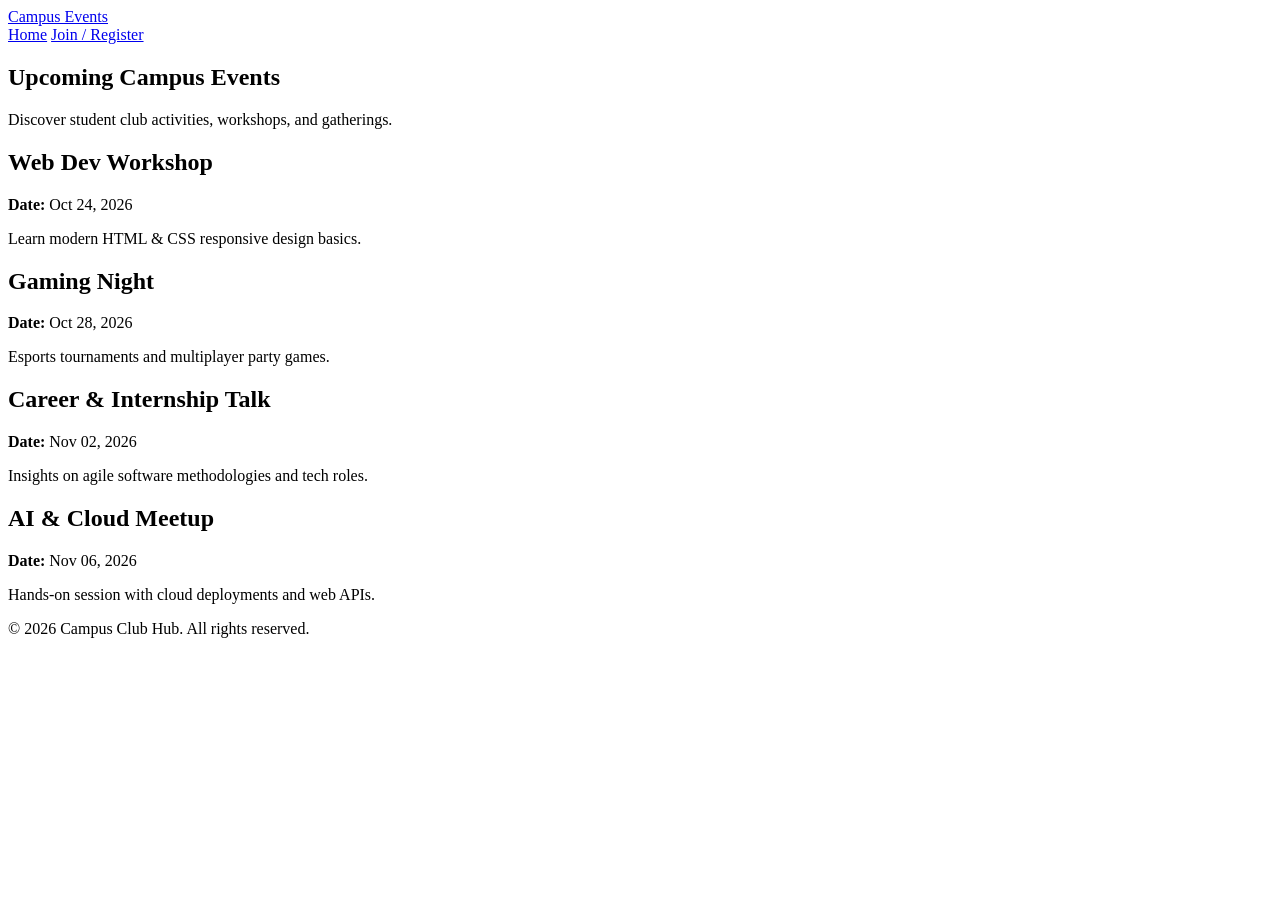
==== index.html @ 52aa0c13 "Build semantic home page with event cards" ====
<!DOCTYPE html>
<html lang="en">
<head>
  <meta charset="UTF-8">
  <meta name="viewport" content="width=device-width, initial-scale=1.0">
  <title>Campus Club Events</title>
  <link rel="stylesheet" href="style.css">
</head>
<body>
  <header>
    <a href="index.html" class="logo">Campus Events</a>
    <nav>
      <a href="index.html">Home</a>
      <a href="form.html">Join / Register</a>
    </nav>
  </header>

  <main>
    <section class="hero">
      <h1>Upcoming Campus Events</h1>
      <p>Discover student club activities, workshops, and gatherings.</p>
    </section>

    <section class="cards">
      <article>
        <h2>Web Dev Workshop</h2>
        <p><strong>Date:</strong> Oct 24, 2026</p>
        <p>Learn modern HTML & CSS responsive design basics.</p>
      </article>
      <article>
        <h2>Gaming Night</h2>
        <p><strong>Date:</strong> Oct 28, 2026</p>
        <p>Esports tournaments and multiplayer party games.</p>
      </article>
      <article>
        <h2>Career & Internship Talk</h2>
        <p><strong>Date:</strong> Nov 02, 2026</p>
        <p>Insights on agile software methodologies and tech roles.</p>
      </article>
      <article>
        <h2>AI & Cloud Meetup</h2>
        <p><strong>Date:</strong> Nov 06, 2026</p>
        <p>Hands-on session with cloud deployments and web APIs.</p>
      </article>
    </section>
  </main>

  <footer>
    <p>&copy; 2026 Campus Club Hub. All rights reserved.</p>
  </footer>
</body>
</html>
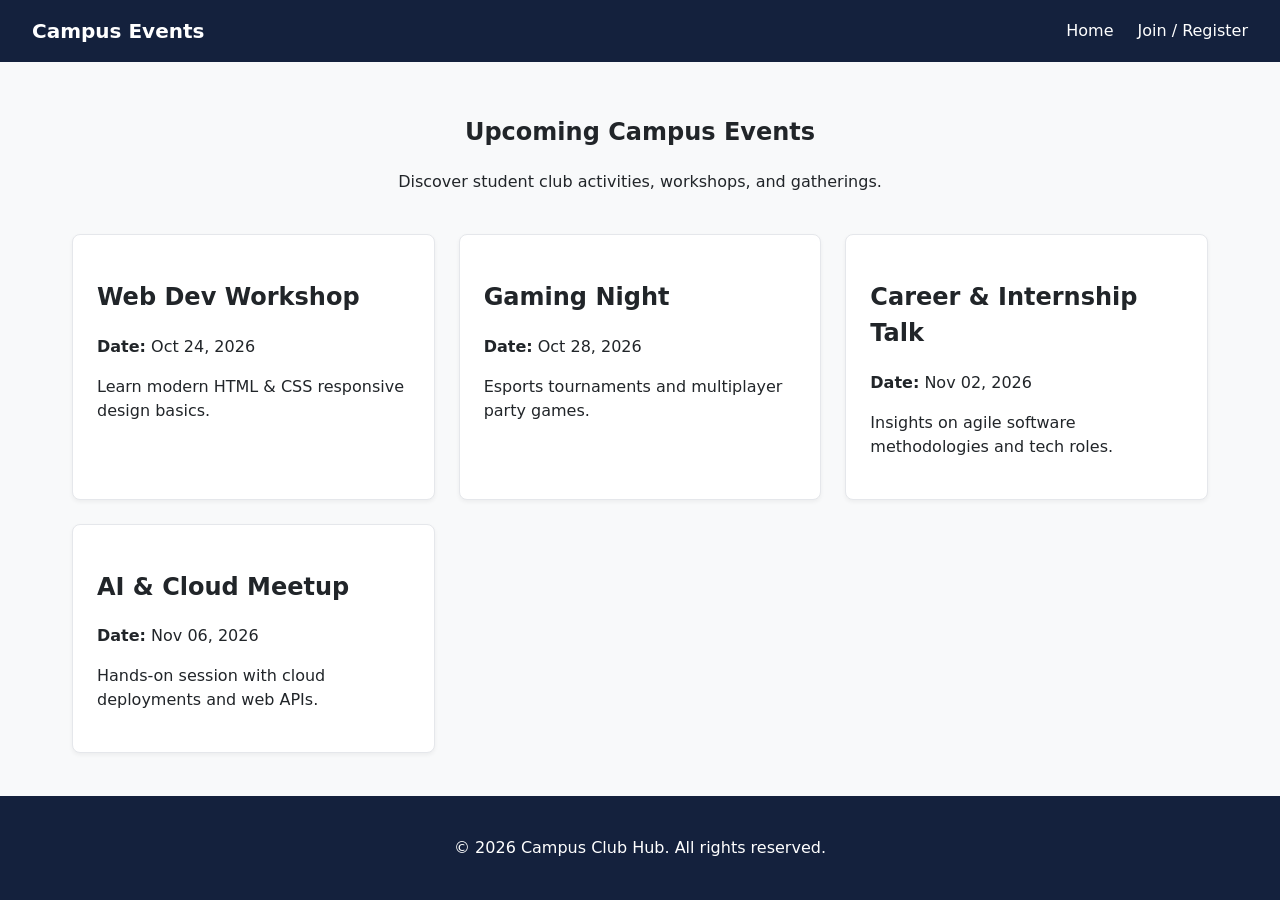
==== commit 377799ad: "Setup app.js and link scripts to HTML" ====
--- a/index.html
+++ b/index.html
@@ -48,5 +48,6 @@
   <footer>
     <p>&copy; 2026 Campus Club Hub. All rights reserved.</p>
   </footer>
+<script src="app.js"></script>
 </body>
 </html>
--- a/style.css
+++ b/style.css
@@ -0,0 +1,177 @@
+
+:root {
+  --primary-dark: #14213d;
+  --accent-color: #d9692b;
+  --bg-light: #f8f9fa;
+  --card-bg: #ffffff;
+  --text-main: #212529;
+  --border-color: #e5e7eb;
+}
+
+* {
+  box-sizing: border-box;
+}
+
+body {
+  margin: 0;
+  font-family: system-ui, -apple-system, BlinkMacSystemFont, "Segoe UI", Roboto, sans-serif;
+  background-color: var(--bg-light);
+  color: var(--text-main);
+  line-height: 1.5;
+  display: flex;
+  flex-direction: column;
+  min-height: 100vh;
+}
+
+/* Header and Flexbox Navigation */
+header {
+  display: flex;
+  justify-content: space-between;
+  align-items: center;
+  padding: 1rem 2rem;
+  background-color: var(--primary-dark);
+}
+
+.logo {
+  color: #ffffff;
+  font-weight: 700;
+  font-size: 1.25rem;
+  text-decoration: none;
+}
+
+nav {
+  display: flex;
+  gap: 1.5rem;
+}
+
+nav a {
+  color: #ffffff;
+  text-decoration: none;
+  font-weight: 500;
+}
+
+nav a:hover,
+nav a:focus {
+  text-decoration: underline;
+}
+
+/* Main Layout */
+main {
+  flex: 1;
+  padding: 2rem;
+  max-width: 1200px;
+  margin: 0 auto;
+  width: 100%;
+}
+
+.hero {
+  text-align: center;
+  margin-bottom: 2.5rem;
+}
+
+/* Responsive Card Grid */
+.cards {
+  display: grid;
+  grid-template-columns: 1fr;
+  gap: 1.5rem;
+}
+
+article {
+  background: var(--card-bg);
+  padding: 1.5rem;
+  border-radius: 8px;
+  border: 1px solid var(--border-color);
+  box-shadow: 0 2px 4px rgba(0, 0, 0, 0.05);
+}
+
+/* Form Styles */
+.form-container {
+  max-width: 600px;
+}
+
+form {
+  background: var(--card-bg);
+  padding: 2rem;
+  border-radius: 8px;
+  border: 1px solid var(--border-color);
+}
+
+.form-group {
+  margin-bottom: 1.25rem;
+  display: flex;
+  flex-direction: column;
+  gap: 0.5rem;
+}
+
+label {
+  font-weight: 600;
+}
+
+input,
+select {
+  width: 100%;
+  padding: 0.75rem;
+  border: 1px solid #ced4da;
+  border-radius: 4px;
+  font-size: 1rem;
+}
+
+input:focus,
+select:focus {
+  outline: 2px solid var(--accent-color);
+}
+
+button {
+  background-color: var(--accent-color);
+  color: #ffffff;
+  border: none;
+  padding: 0.75rem 1.5rem;
+  font-size: 1rem;
+  font-weight: 600;
+  border-radius: 4px;
+  cursor: pointer;
+  width: 100%;
+}
+
+button:hover {
+  background-color: #b8541e;
+}
+
+/* Footer */
+footer {
+  text-align: center;
+  padding: 1.5rem;
+  background-color: var(--primary-dark);
+  color: #ffffff;
+  margin-top: auto;
+}
+
+/* Desktop Layout */
+@media (min-width: 768px) {
+  .cards {
+    grid-template-columns: repeat(3, minmax(0, 1fr));
+  }
+}
+
+/* Small Screen Improvements */
+@media (max-width: 600px) {
+  header {
+    flex-direction: column;
+    gap: 1rem;
+    padding: 1rem;
+  }
+
+  nav {
+    flex-wrap: wrap;
+    justify-content: center;
+    gap: 1rem;
+  }
+
+  main {
+    padding: 1rem;
+  }
+
+  form {
+    padding: 1.25rem;
+  }
+}
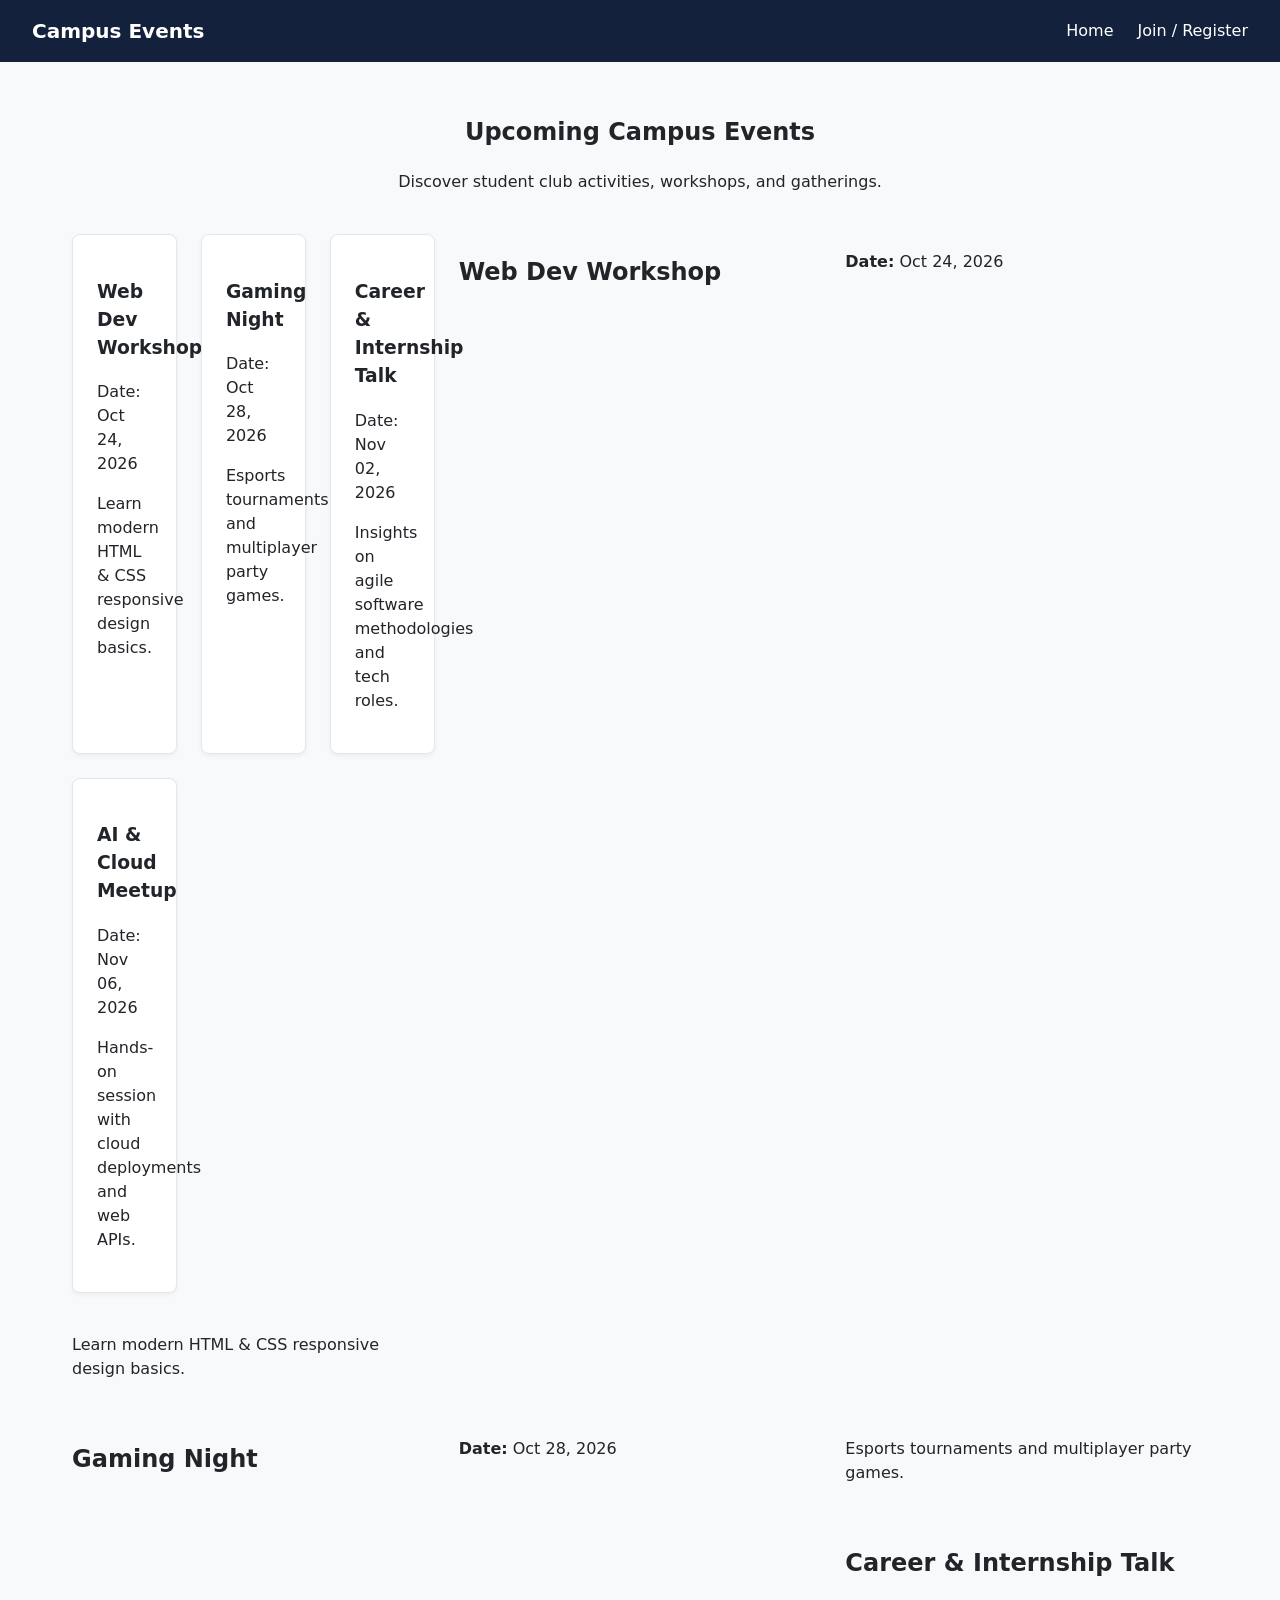
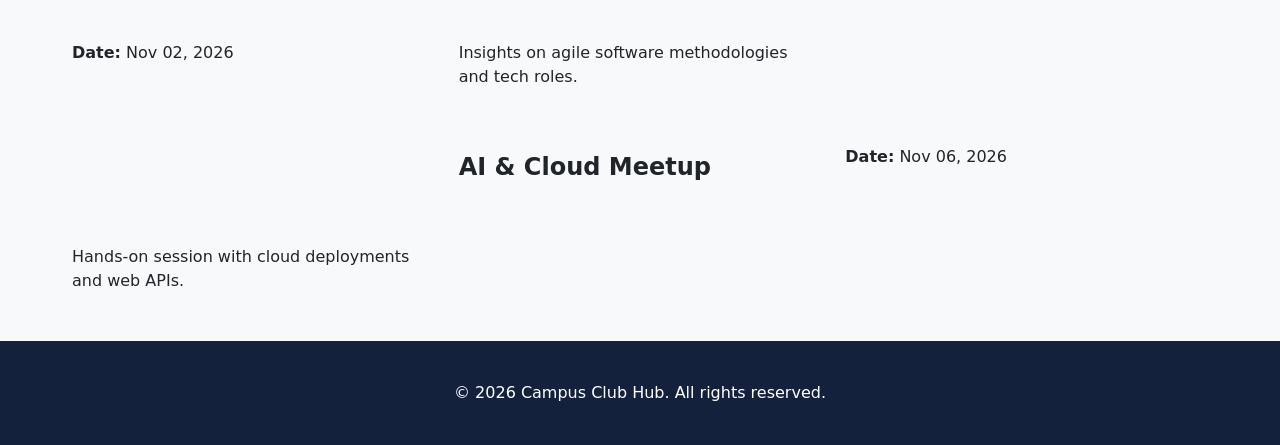
==== commit 44638c5d: "Render campus event cards dynamically from array" ====
--- a/index.html
+++ b/index.html
@@ -22,26 +22,26 @@
     </section>
 
     <section class="cards">
-      <article>
+     <div id="event-list" class="cards"></div>
         <h2>Web Dev Workshop</h2>
         <p><strong>Date:</strong> Oct 24, 2026</p>
         <p>Learn modern HTML & CSS responsive design basics.</p>
-      </article>
-      <article>
+      <div id="event-list" class="cards"></div>
+      <div id="event-list" class="cards"></div>
         <h2>Gaming Night</h2>
         <p><strong>Date:</strong> Oct 28, 2026</p>
         <p>Esports tournaments and multiplayer party games.</p>
-      </article>
-      <article>
+      <div id="event-list" class="cards"></div>
+      <div id="event-list" class="cards"></div>
         <h2>Career & Internship Talk</h2>
         <p><strong>Date:</strong> Nov 02, 2026</p>
         <p>Insights on agile software methodologies and tech roles.</p>
-      </article>
-      <article>
+      <div id="event-list" class="cards"></div>
+      <div id="event-list" class="cards"></div>
         <h2>AI & Cloud Meetup</h2>
         <p><strong>Date:</strong> Nov 06, 2026</p>
         <p>Hands-on session with cloud deployments and web APIs.</p>
-      </article>
+      <div id="event-list" class="cards"></div>
     </section>
   </main>
 
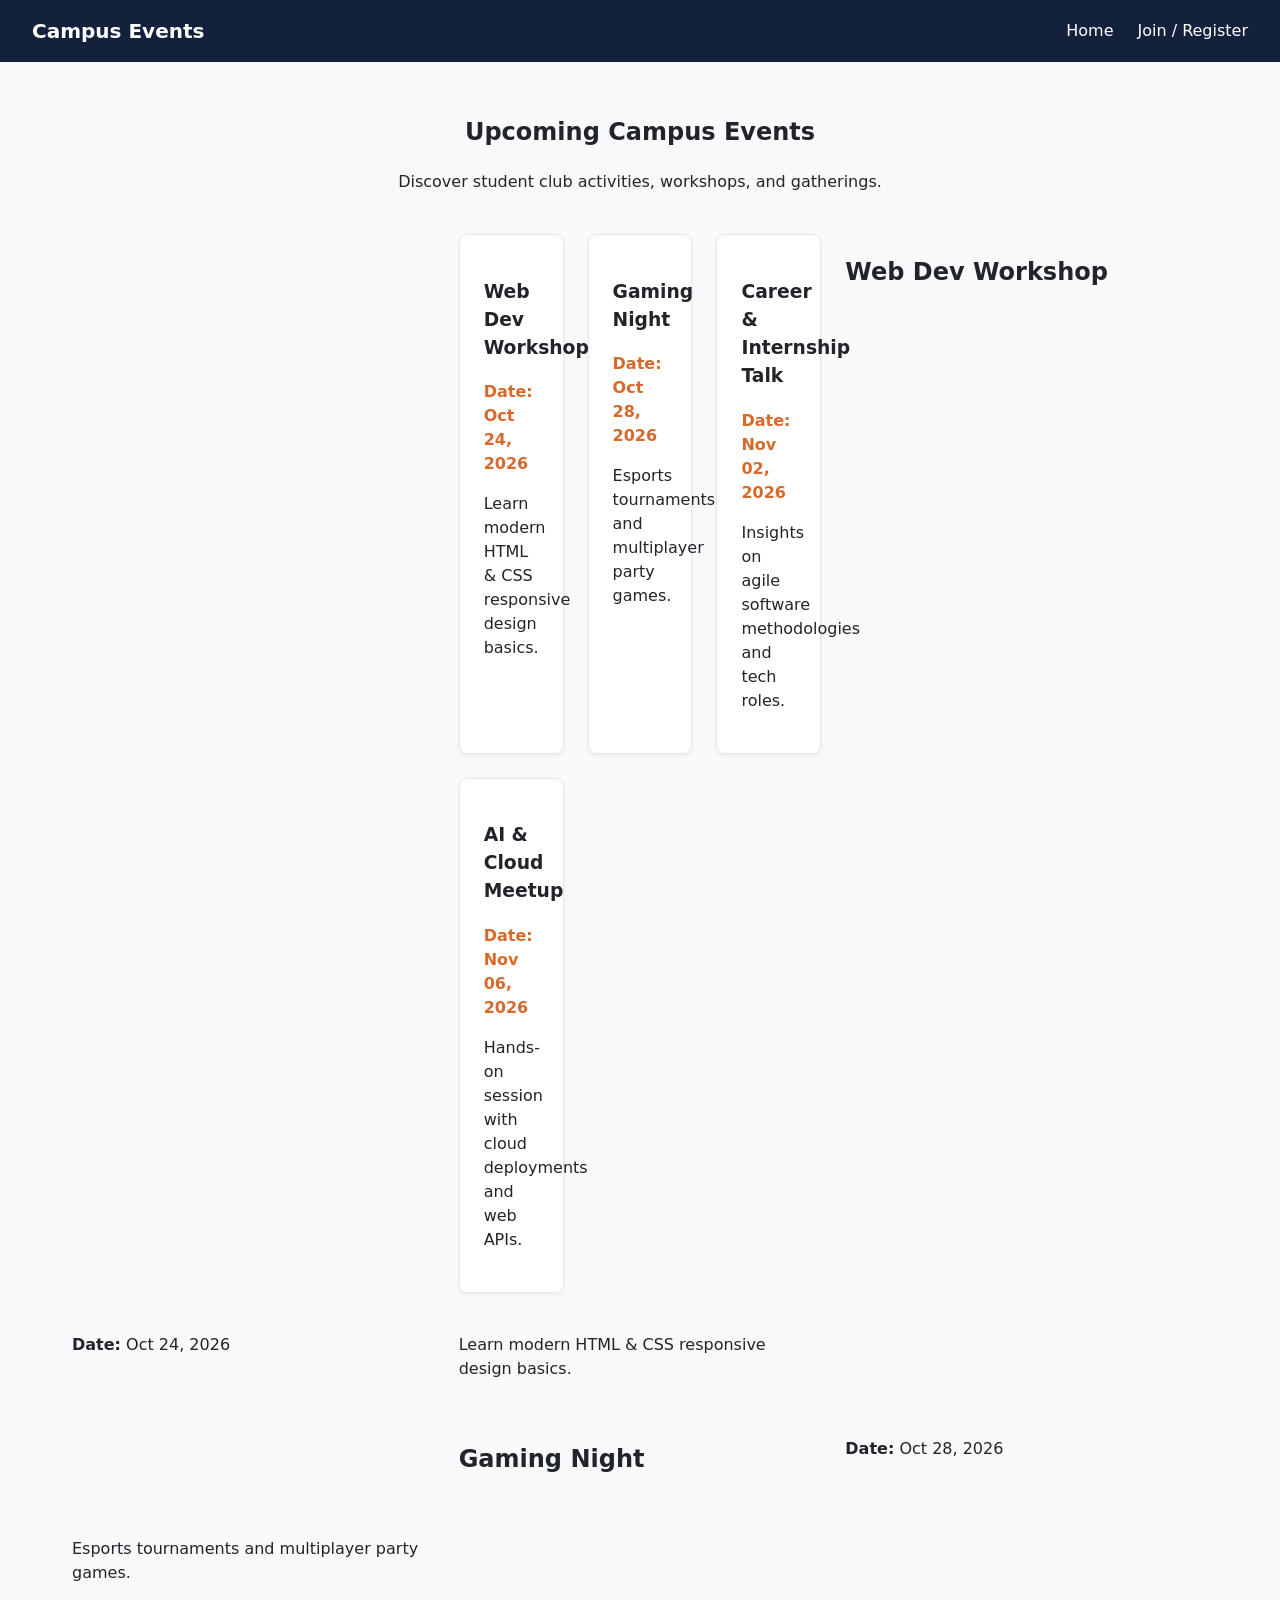
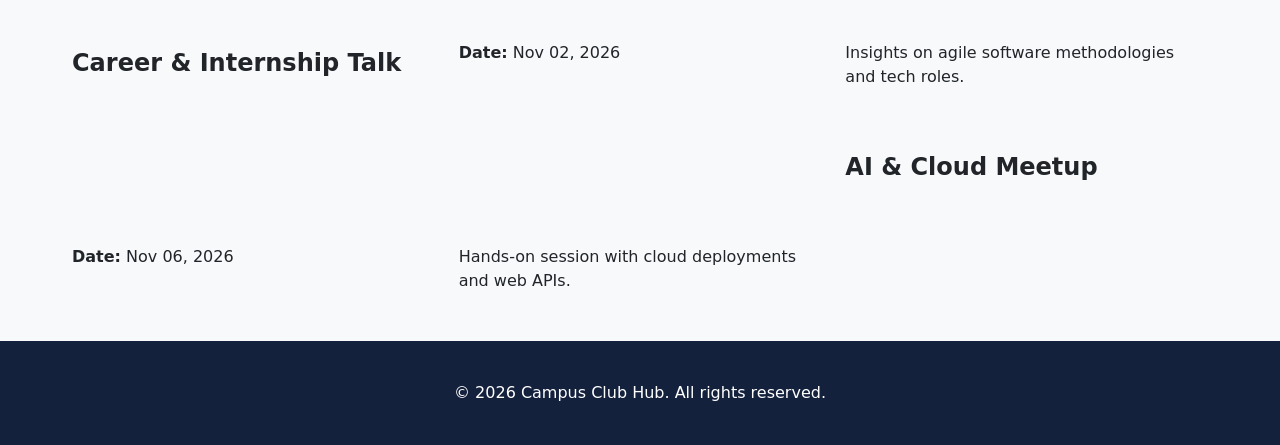
==== commit f2188598: "Fetch events data asynchronously from data.json with loading and error states" ====
--- a/index.html
+++ b/index.html
@@ -22,6 +22,7 @@
     </section>
 
     <section class="cards">
+      <p id="status-message" class="status-msg"></p>
      <div id="event-list" class="cards"></div>
         <h2>Web Dev Workshop</h2>
         <p><strong>Date:</strong> Oct 24, 2026</p>
--- a/style.css
+++ b/style.css
@@ -175,3 +175,23 @@
     padding: 1.25rem;
   }
 }
+
+
+
+.event-date {
+  font-weight: 600;
+  color: var(--accent-color, #d9692b);
+  margin: 0.25rem 0;
+}
+
+.error-msg {
+  color: #dc2626;
+  font-weight: 500;
+  margin-top: 0.5rem;
+}
+
+.success-msg {
+  color: #16a34a;
+  font-weight: 500;
+  margin-top: 0.5rem;
+}
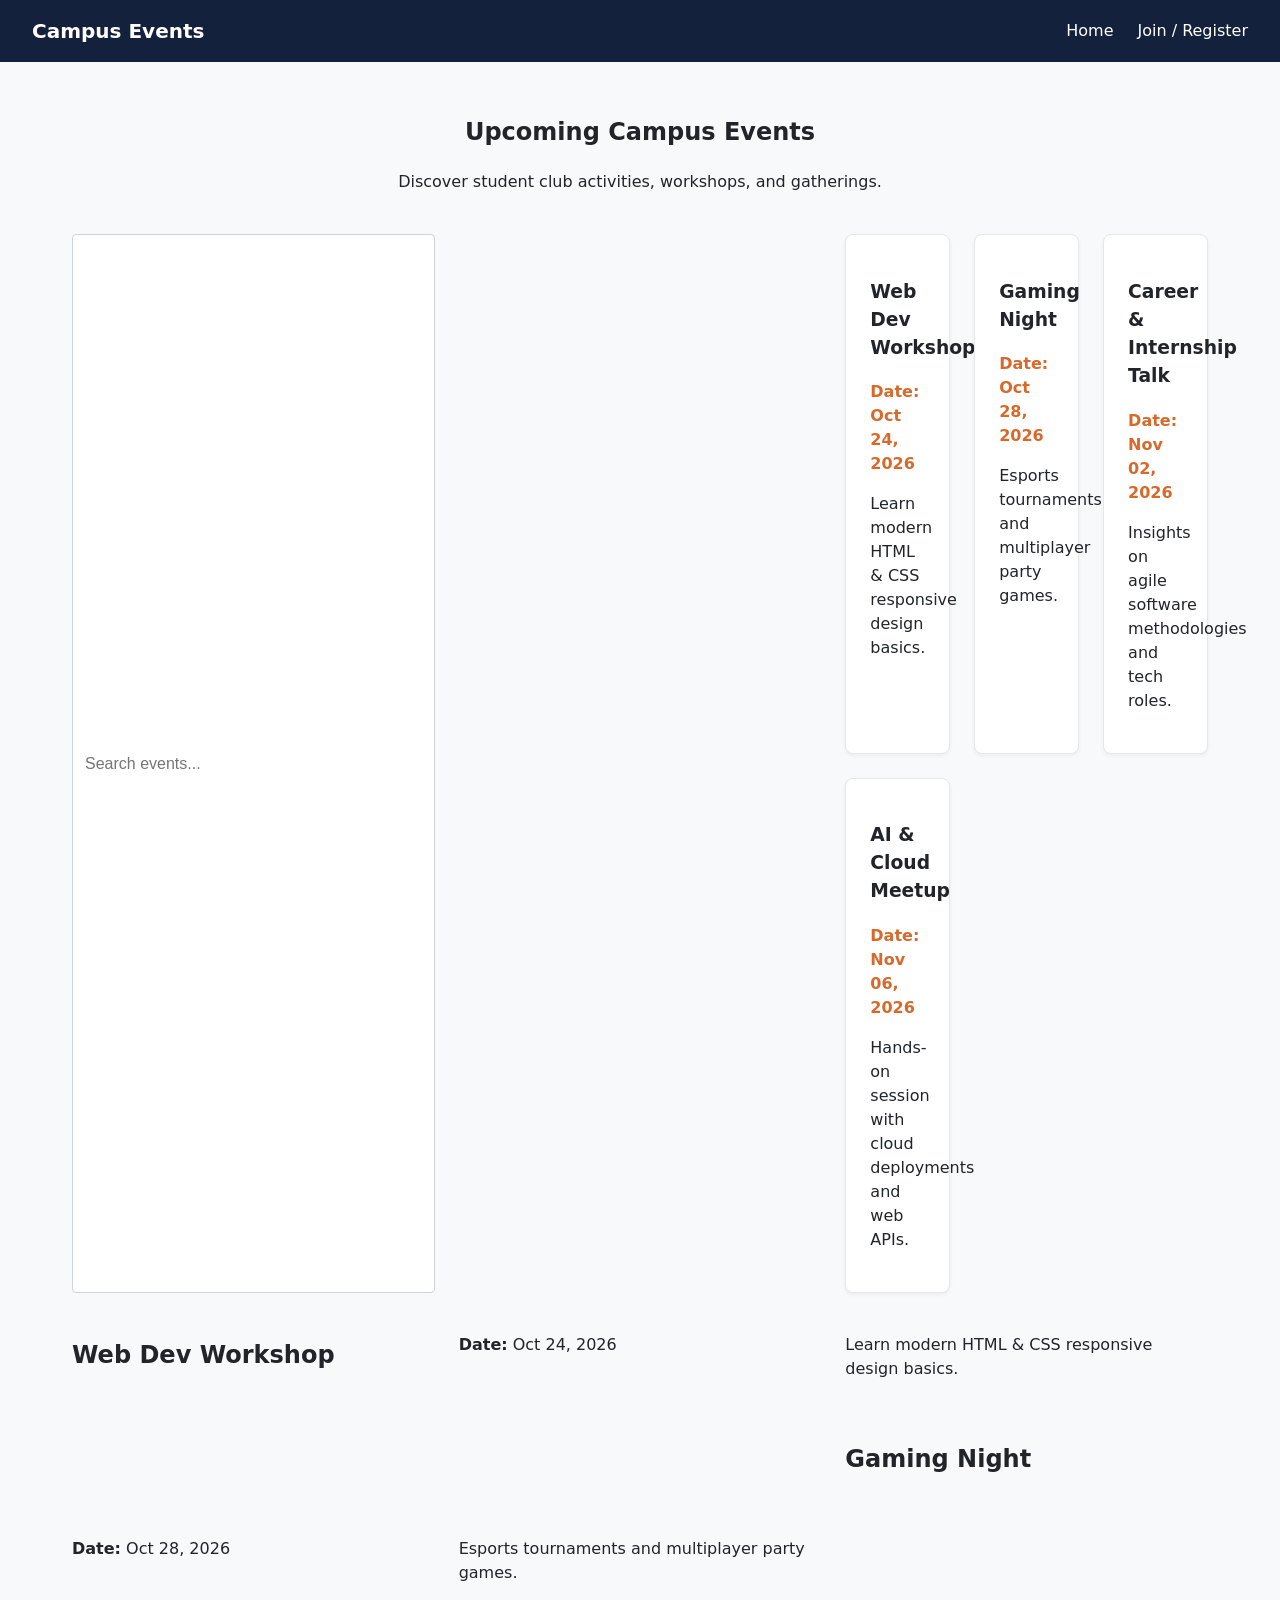
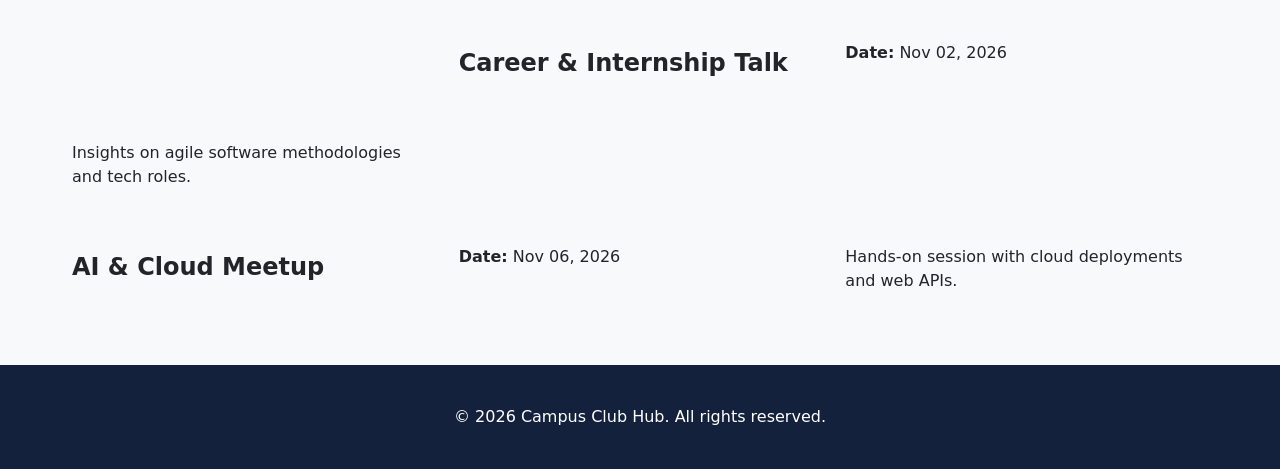
==== commit c25be340: "Implement live search filter with empty state handling" ====
--- a/index.html
+++ b/index.html
@@ -22,6 +22,7 @@
     </section>
 
     <section class="cards">
+      <input type="text" id="search-input" placeholder="Search events...">
       <p id="status-message" class="status-msg"></p>
      <div id="event-list" class="cards"></div>
         <h2>Web Dev Workshop</h2>
